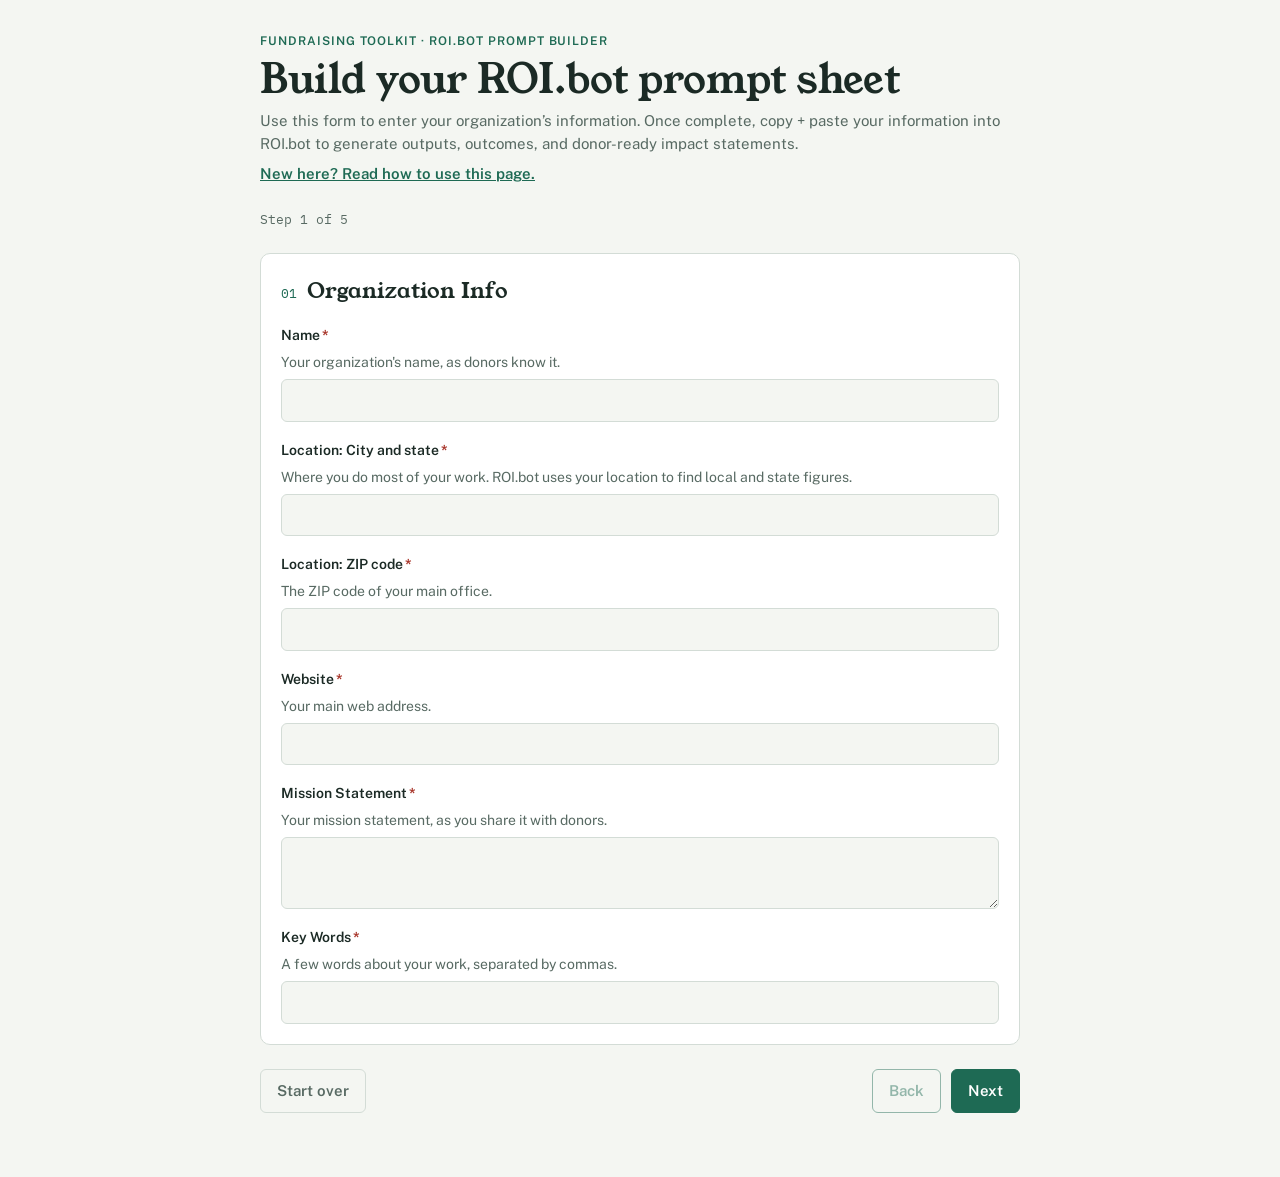
==== builder.html @ 4207386a "Add the how-to page, links to it and the builder, and a README help.html is a short guide for member" ====
<!doctype html>
<html lang="en">
<head>
<meta charset="utf-8">
<meta name="viewport" content="width=device-width, initial-scale=1, viewport-fit=cover">
<title>ROI.bot Prompt Builder</title>
<link rel="preconnect" href="https://fonts.googleapis.com">
<link rel="preconnect" href="https://fonts.gstatic.com" crossorigin>
<link rel="stylesheet" href="https://fonts.googleapis.com/css2?family=Young+Serif&family=Public+Sans:wght@400;500;600;700&family=IBM+Plex+Mono:wght@400;500&display=swap">
<link rel="stylesheet" href="styles.css">
</head>
<body>

<div class="wrap">
  <header>
    <div class="eyebrow">Fundraising toolkit · ROI.bot Prompt Builder</div>
    <h1>Build your ROI.bot prompt sheet</h1>
    <p id="intro"></p>
    <p><a id="howToLink" href="help.html"></a></p>
  </header>

  <div class="counter" id="counter" aria-live="polite"></div>
  <form id="screen" novalidate onsubmit="return false"></form>

  <div class="nav">
    <button type="button" class="btn quiet" id="clear">Start over</button>
    <div class="actions">
      <button type="button" class="btn ghost" id="back">Back</button>
      <button type="button" class="btn primary" id="next">Next</button>
    </div>
  </div>
</div>

<script src="js/questions.js"></script>
<script src="js/sheet.js"></script>
<script src="js/export.js"></script>
<script src="js/builder.js"></script>
</body>
</html>
---- styles.css ----
/* Prompt sheet builder. Same colors and fonts as the live pain statement form (index.html). */
:root {
  --paper: #F4F6F2;
  --field: #FFFFFF;
  --ink: #1B2A25;
  --muted: #586A63;
  --line: #D3DCD6;
  --accent: #1E6A54;
  --accent-ink: #FFFFFF;
  --mark: #A86E0C;
  --mark-bg: #FBF1DC;
  --danger: #A8352A;
  --slip: #E9EEE9;
  --display: "Young Serif", Georgia, "Times New Roman", serif;
  --body: "Public Sans", system-ui, -apple-system, "Segoe UI", sans-serif;
  --mono: "IBM Plex Mono", ui-monospace, Consolas, monospace;
}
@media (prefers-color-scheme: dark) {
  :root:not([data-theme="light"]) {
    --paper: #111816; --field: #18211E; --ink: #E4EBE7; --muted: #98AAA3; --line: #2B3833;
    --accent: #5CC09E; --accent-ink: #0D1A15; --mark: #E6B04F; --mark-bg: #2E2614; --danger: #F0857A; --slip: #16201C;
    color-scheme: dark;
  }
}
:root[data-theme="dark"] {
  --paper: #111816; --field: #18211E; --ink: #E4EBE7; --muted: #98AAA3; --line: #2B3833;
  --accent: #5CC09E; --accent-ink: #0D1A15; --mark: #E6B04F; --mark-bg: #2E2614; --danger: #F0857A; --slip: #16201C;
  color-scheme: dark;
}
[hidden] { display: none !important; }
* { box-sizing: border-box; }
body {
  margin: 0;
  background: var(--paper); color: var(--ink); font-family: var(--body); font-size: 15px; line-height: 1.5;
  padding-left: max(16px, env(safe-area-inset-left, 0px));
  padding-right: max(16px, env(safe-area-inset-right, 0px));
  padding-block: 32px 64px;
}
.wrap { max-width: 760px; margin: 0 auto; display: grid; gap: 24px; }
header { display: grid; gap: 8px; }
.eyebrow { font-size: 12px; font-weight: 600; letter-spacing: .08em; text-transform: uppercase; color: var(--accent); }
h1 { font-family: var(--display); font-weight: 400; font-size: clamp(28px, 4vw, 40px); line-height: 1.1; margin: 0; text-wrap: balance; }
header p { margin: 0; color: var(--muted); }
.counter { font-family: var(--mono); font-size: 13px; color: var(--muted); }

#screen { border: 1px solid var(--line); border-radius: 10px; background: var(--field); padding: 20px; display: grid; gap: 18px; min-width: 0; }
h2 { font-family: var(--display); font-weight: 400; font-size: 22px; margin: 0; display: flex; flex-wrap: wrap; gap: 10px; align-items: baseline; }
h2:focus { outline: none; }
h2 .num { font-family: var(--mono); font-size: 13px; color: var(--accent); }
.hint { margin: 0; color: var(--muted); font-size: 14px; max-width: 65ch; }
.f { display: grid; gap: 6px; min-width: 0; }
label, .lbl { font-weight: 600; font-size: 14px; }
.req { color: var(--danger); font-weight: 700; margin-left: 2px; }
.opt { color: var(--muted); font-weight: 400; font-size: 13px; font-family: var(--body); }
input[type=text], input[type=url], textarea {
  font: inherit; color: var(--ink); background: var(--paper); border: 1px solid var(--line); border-radius: 6px;
  padding: 9px 11px; width: 100%; min-width: 0;
}
textarea { min-height: 72px; resize: vertical; }
input:focus-visible, textarea:focus-visible, button:focus-visible { outline: 2px solid var(--accent); outline-offset: 2px; }

/* FAC's example lines: grey hint text, never inside an input. */
.examples { color: var(--muted); font-size: 14px; border-left: 2px solid var(--line); padding-left: 12px; }
.examples ul { margin: 4px 0 0; padding-left: 18px; }
.ex-tag { font-size: 12px; font-weight: 600; letter-spacing: .06em; text-transform: uppercase; }

/* Follow-up under a missing required answer, and the flag once it is skipped. */
.invalid { border-color: var(--danger) !important; box-shadow: 0 0 0 1px var(--danger); }
.fu { display: flex; flex-wrap: wrap; gap: 8px 12px; align-items: center; }
.fu-q { margin: 0; color: var(--danger); font-size: 14px; font-weight: 600; flex: 1 1 260px; }
.fu-skip { padding: 6px 12px; font-size: 14px; }
.skipped.noted { color: var(--accent); background: transparent; border-color: var(--accent); }
.skipped { margin: 0; font-size: 13px; font-weight: 600; color: var(--mark); background: var(--mark-bg); border: 1px solid var(--mark); border-radius: 6px; padding: 6px 10px; }

.item-head { display: flex; justify-content: space-between; align-items: center; gap: 8px; }

/* Label box: appears under an answer once it contains a number. */
.lab { display: grid; gap: 8px; margin-top: 4px; padding: 12px; border-radius: 8px; background: var(--slip); border: 1px solid var(--line); }
.lab[data-status="needsLabel"], .lab[data-status="needsNote"], .lab[data-status="unsupported"] { border-color: var(--mark); background: var(--mark-bg); }
.lab-state { margin: 0; font-size: 13px; }
.lab-state.needsLabel, .lab-state.needsNote, .lab-state.unsupported { color: var(--mark); font-weight: 600; }
.lab-state:empty { display: none; }

.choice { display: flex; flex-wrap: wrap; gap: 8px; }
.choice label { display: flex; gap: 8px; align-items: center; font-weight: 500; border: 1px solid var(--line); border-radius: 999px; padding: 6px 14px; cursor: pointer; background: var(--paper); }
.choice label:has(input:checked) { border-color: var(--accent); color: var(--accent); }
.choice input { accent-color: var(--accent); margin: 0; }

.icon-btn { background: none; border: 1px solid var(--line); color: var(--muted); border-radius: 6px; width: 36px; height: 36px; cursor: pointer; font-size: 18px; flex: none; }
.icon-btn:hover { color: var(--danger); border-color: var(--danger); }
button.btn { font: inherit; font-weight: 600; border-radius: 6px; padding: 10px 16px; cursor: pointer; border: 1px solid var(--accent); }
.btn.primary { background: var(--accent); color: var(--accent-ink); }
.btn.ghost { background: transparent; color: var(--accent); }
.btn.quiet { background: transparent; color: var(--muted); border-color: var(--line); }
button.btn:disabled { opacity: .45; cursor: default; }
.actions { display: flex; flex-wrap: wrap; gap: 10px; }
.nav { display: flex; flex-wrap: wrap; gap: 10px; justify-content: space-between; align-items: center; }
.nav .actions { margin-left: auto; }

/* The "how to use" page and the link to it. */
.howto { margin: 0; padding-left: 22px; display: grid; gap: 10px; }
a { color: var(--accent); font-weight: 600; }

/* Review screen: the finished prompt and the "I reviewed this" lock. */
#exportPreview { font-family: var(--mono); font-size: 12.5px; line-height: 1.6; white-space: pre-wrap; word-break: break-word; margin: 0; max-height: 60vh; overflow: auto; background: var(--paper); border: 1px solid var(--line); border-radius: 6px; padding: 14px; }
.review-check { display: flex; gap: 8px; align-items: center; font-size: 15px; }
.review-check input { accent-color: var(--accent); width: 18px; height: 18px; margin: 0; }
#exportMsg { margin: 0; font-size: 14px; color: var(--muted); min-height: 1.5em; }

.todo { margin: 0; padding-left: 20px; display: grid; gap: 6px; }
button.link { font: inherit; font-weight: 600; color: var(--accent); background: none; border: 0; padding: 0; cursor: pointer; text-decoration: underline; }
@media (prefers-reduced-motion: no-preference) { button { transition: background .15s, color .15s, border-color .15s; } }
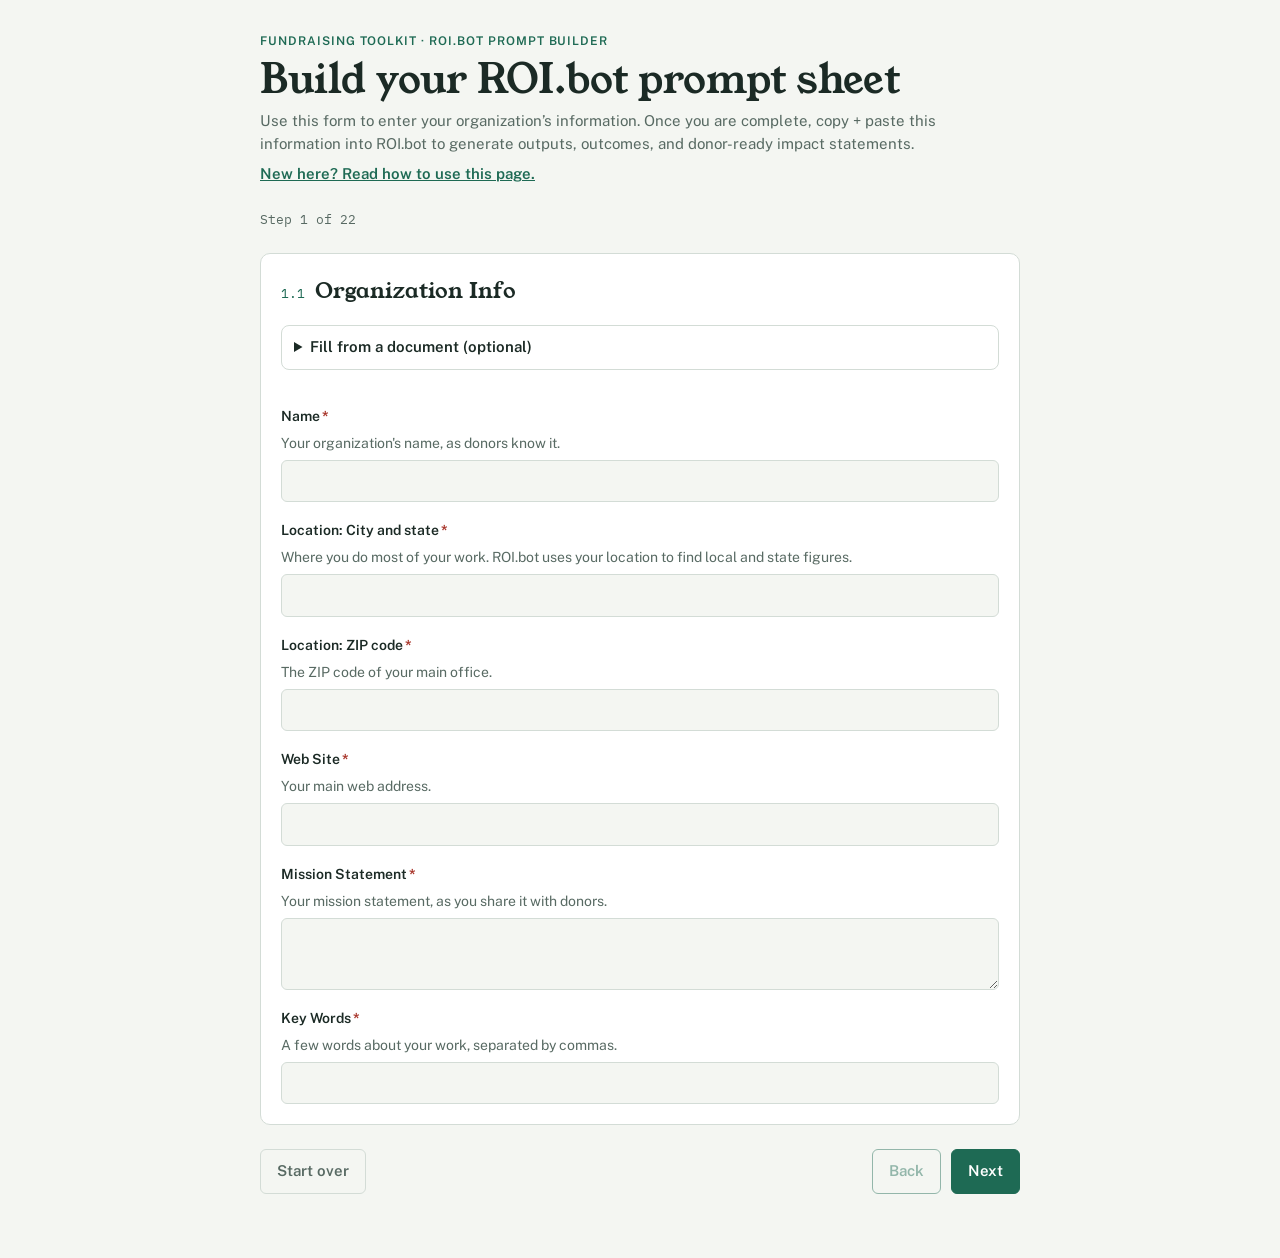
==== commit 99eab8a2: "Fill from a document, step 1: pasted text with suggested answers From FAC's original plan. On Organi" ====
--- a/builder.html
+++ b/builder.html
@@ -34,6 +34,7 @@
 <script src="js/questions.js"></script>
 <script src="js/sheet.js"></script>
 <script src="js/export.js"></script>
+<script src="js/read-documents.js"></script>
 <script src="js/builder.js"></script>
 </body>
 </html>
--- a/styles.css
+++ b/styles.css
@@ -97,6 +97,12 @@
 .nav { display: flex; flex-wrap: wrap; gap: 10px; justify-content: space-between; align-items: center; }
 .nav .actions { margin-left: auto; }
 
+/* The how-to page's "Why now" and AI note boxes, and the research examples. */
+.note-box { border: 1px solid var(--line); border-radius: 10px; background: var(--slip); padding: 16px 20px; display: grid; gap: 8px; }
+.note-box p, .note-box ul { margin: 0; }
+.examples table { border-collapse: collapse; width: 100%; margin-top: 6px; font-size: 13px; }
+.examples th, .examples td { text-align: left; vertical-align: top; padding: 4px 8px 4px 0; border-bottom: 1px solid var(--line); }
+
 /* The "how to use" page and the link to it. */
 .howto { margin: 0; padding-left: 22px; display: grid; gap: 10px; }
 a { color: var(--accent); font-weight: 600; }
@@ -107,6 +113,60 @@
 .review-check input { accent-color: var(--accent); width: 18px; height: 18px; margin: 0; }
 #exportMsg { margin: 0; font-size: 14px; color: var(--muted); min-height: 1.5em; }
 
+/* Editable Role, Task and Constraints on the review screen. */
+.rtcc { display: grid; gap: 12px; padding: 14px; border: 1px solid var(--line); border-radius: 8px; background: var(--paper); }
+.rtcc textarea { background: var(--field); }
+
+/* A benchmark's source, program and how it connects. */
+.bench-extra { display: grid; gap: 12px; margin-top: 6px; padding-left: 12px; border-left: 2px solid var(--line); }
+
+/* Step 3: each step's prompt and the package preview. */
+.step-prompt, #pkgPreview { font-family: var(--mono); font-size: 12.5px; line-height: 1.6; white-space: pre-wrap; word-break: break-word; margin: 0; max-height: 50vh; overflow: auto; background: var(--paper); border: 1px solid var(--line); border-radius: 6px; padding: 12px; }
+.donor-row label { display: grid; gap: 4px; font-weight: 600; font-size: 14px; }
+.donor-row input[type=date], .donor-row select { font: inherit; color: var(--ink); background: var(--paper); border: 1px solid var(--line); border-radius: 6px; padding: 8px 10px; }
+
+/* Step 2: the Why Now preview and the donor tables. */
+.why-preview { border: 1px solid var(--line); border-radius: 8px; background: var(--paper); padding: 12px 14px; display: grid; gap: 6px; }
+.why-preview p { margin: 0; }
+.why-grey { color: var(--muted); }
+.donor-table { display: grid; gap: 10px; }
+.donor-row { border: 1px solid var(--line); border-radius: 8px; padding: 10px 12px; display: grid; gap: 10px; grid-template-columns: repeat(auto-fit, minmax(200px, 1fr)); align-items: start; }
+.donor-row .item-head { grid-column: 1 / -1; }
+
+/* Stack rank: one row per program. */
+.rank-table { display: grid; gap: 10px; }
+.rank-row { border: 1px solid var(--line); border-radius: 8px; padding: 10px 12px; display: grid; gap: 8px; }
+.rank-row.invalid-row { border-color: var(--danger); box-shadow: 0 0 0 1px var(--danger); }
+.rank-cells { display: flex; flex-wrap: wrap; gap: 8px 16px; align-items: center; }
+.rank-cells label { display: flex; gap: 6px; align-items: center; font-weight: 500; }
+.rank-cells select, .rank-line, .f select { font: inherit; color: var(--ink); background: var(--paper); border: 1px solid var(--line); border-radius: 6px; padding: 6px 8px; }
+.rank-score { width: 5em !important; }
+.rank-name { width: 10em !important; }
+.rank-op { color: var(--muted); font-weight: 600; }
+.revise-q { font-weight: 600; margin: 10px 0 2px; }
+.rank-total { display: flex; gap: 16px; align-items: center; }
+.rank-example { margin-bottom: 14px; overflow-x: auto; max-width: 100%; }
+.rank-example td:not(:first-child), .rank-example th:not(:first-child) { text-align: center; }
+.rank-intro p, .rank-intro ul { margin: 0 0 6px; }
+.rank-intro ul { padding-left: 1.3em; }
+
+/* "Happy with...?" checks and the saved versions. */
+.checklist { margin: 0; padding-left: 20px; display: grid; gap: 8px; }
+.version { border: 1px solid var(--line); border-radius: 6px; padding: 10px 12px; margin-top: 8px; }
+.version summary { cursor: pointer; font-weight: 600; }
+.version-text { font-family: var(--mono); font-size: 12px; line-height: 1.6; white-space: pre-wrap; word-break: break-word; max-height: 40vh; overflow: auto; background: var(--paper); border-radius: 6px; padding: 10px; margin: 10px 0; }
+
 .todo { margin: 0; padding-left: 20px; display: grid; gap: 6px; }
 button.link { font: inherit; font-weight: 600; color: var(--accent); background: none; border: 0; padding: 0; cursor: pointer; text-decoration: underline; }
 @media (prefers-reduced-motion: no-preference) { button { transition: background .15s, color .15s, border-color .15s; } }
+
+/* Fill from a document: the panel, and each suggestion with its quote. */
+.doc-panel { border: 1px solid var(--line); border-radius: 8px; padding: 10px 12px; margin-bottom: 18px; }
+.doc-panel summary { cursor: pointer; font-weight: 600; }
+.doc-panel[open] summary { margin-bottom: 8px; }
+.suggs { display: grid; gap: 10px; margin: 10px 0 18px; }
+.sugg { border: 1px solid var(--line); border-radius: 8px; padding: 10px 12px; }
+.sugg-text { margin: 4px 0; white-space: pre-wrap; }
+.sugg-quote { color: var(--muted); font-size: 14px; border-left: 2px solid var(--line); padding-left: 10px; white-space: pre-wrap; margin: 6px 0; }
+.sugg-quote .ex-tag { display: block; }
+.sugg-done { color: var(--muted); font-size: 14px; }
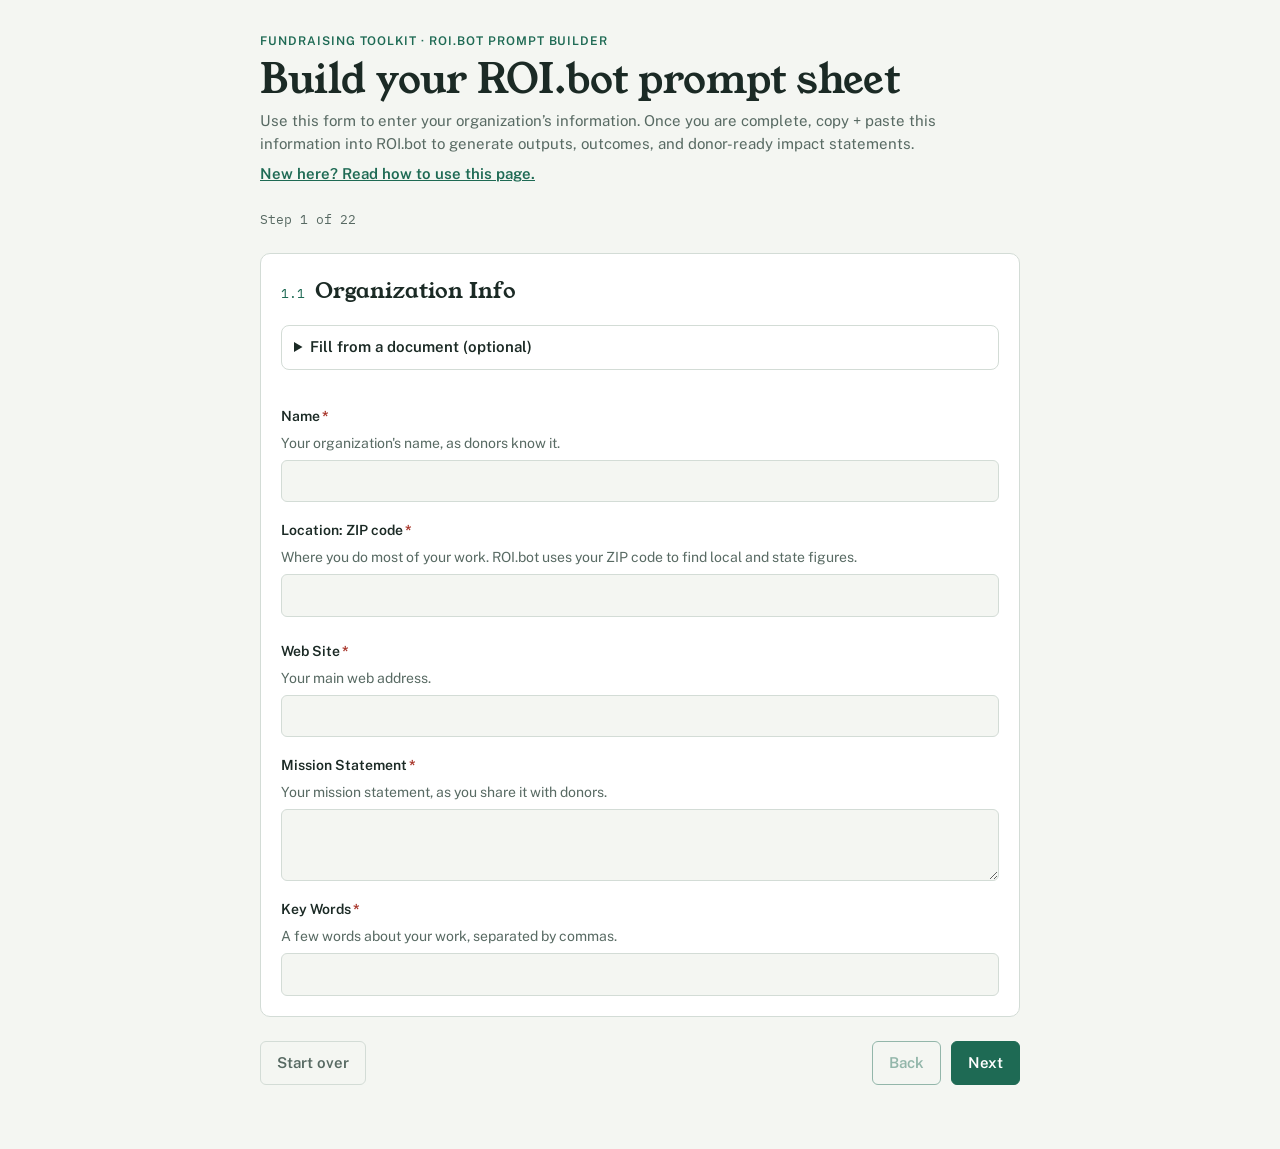
==== commit df88ec3f: "Show the city and state for the ZIP code a member types Both pages (Lauren): under the ZIP box, the " ====
--- a/builder.html
+++ b/builder.html
@@ -33,6 +33,7 @@
 
 <script src="js/questions.js"></script>
 <script src="js/sheet.js"></script>
+<script src="js/zip-place.js"></script>
 <script src="js/export.js"></script>
 <script src="js/read-documents.js"></script>
 <script src="js/builder.js"></script>
--- a/styles.css
+++ b/styles.css
@@ -88,7 +88,9 @@
 
 .icon-btn { background: none; border: 1px solid var(--line); color: var(--muted); border-radius: 6px; width: 36px; height: 36px; cursor: pointer; font-size: 18px; flex: none; }
 .icon-btn:hover { color: var(--danger); border-color: var(--danger); }
-button.btn { font: inherit; font-weight: 600; border-radius: 6px; padding: 10px 16px; cursor: pointer; border: 1px solid var(--accent); }
+button.btn, a.btn { font: inherit; font-weight: 600; border-radius: 6px; padding: 10px 16px; cursor: pointer; border: 1px solid var(--accent); }
+a.btn { display: inline-block; text-decoration: none; }
+a.btn[hidden] { display: none; }
 .btn.primary { background: var(--accent); color: var(--accent-ink); }
 .btn.ghost { background: transparent; color: var(--accent); }
 .btn.quiet { background: transparent; color: var(--muted); border-color: var(--line); }
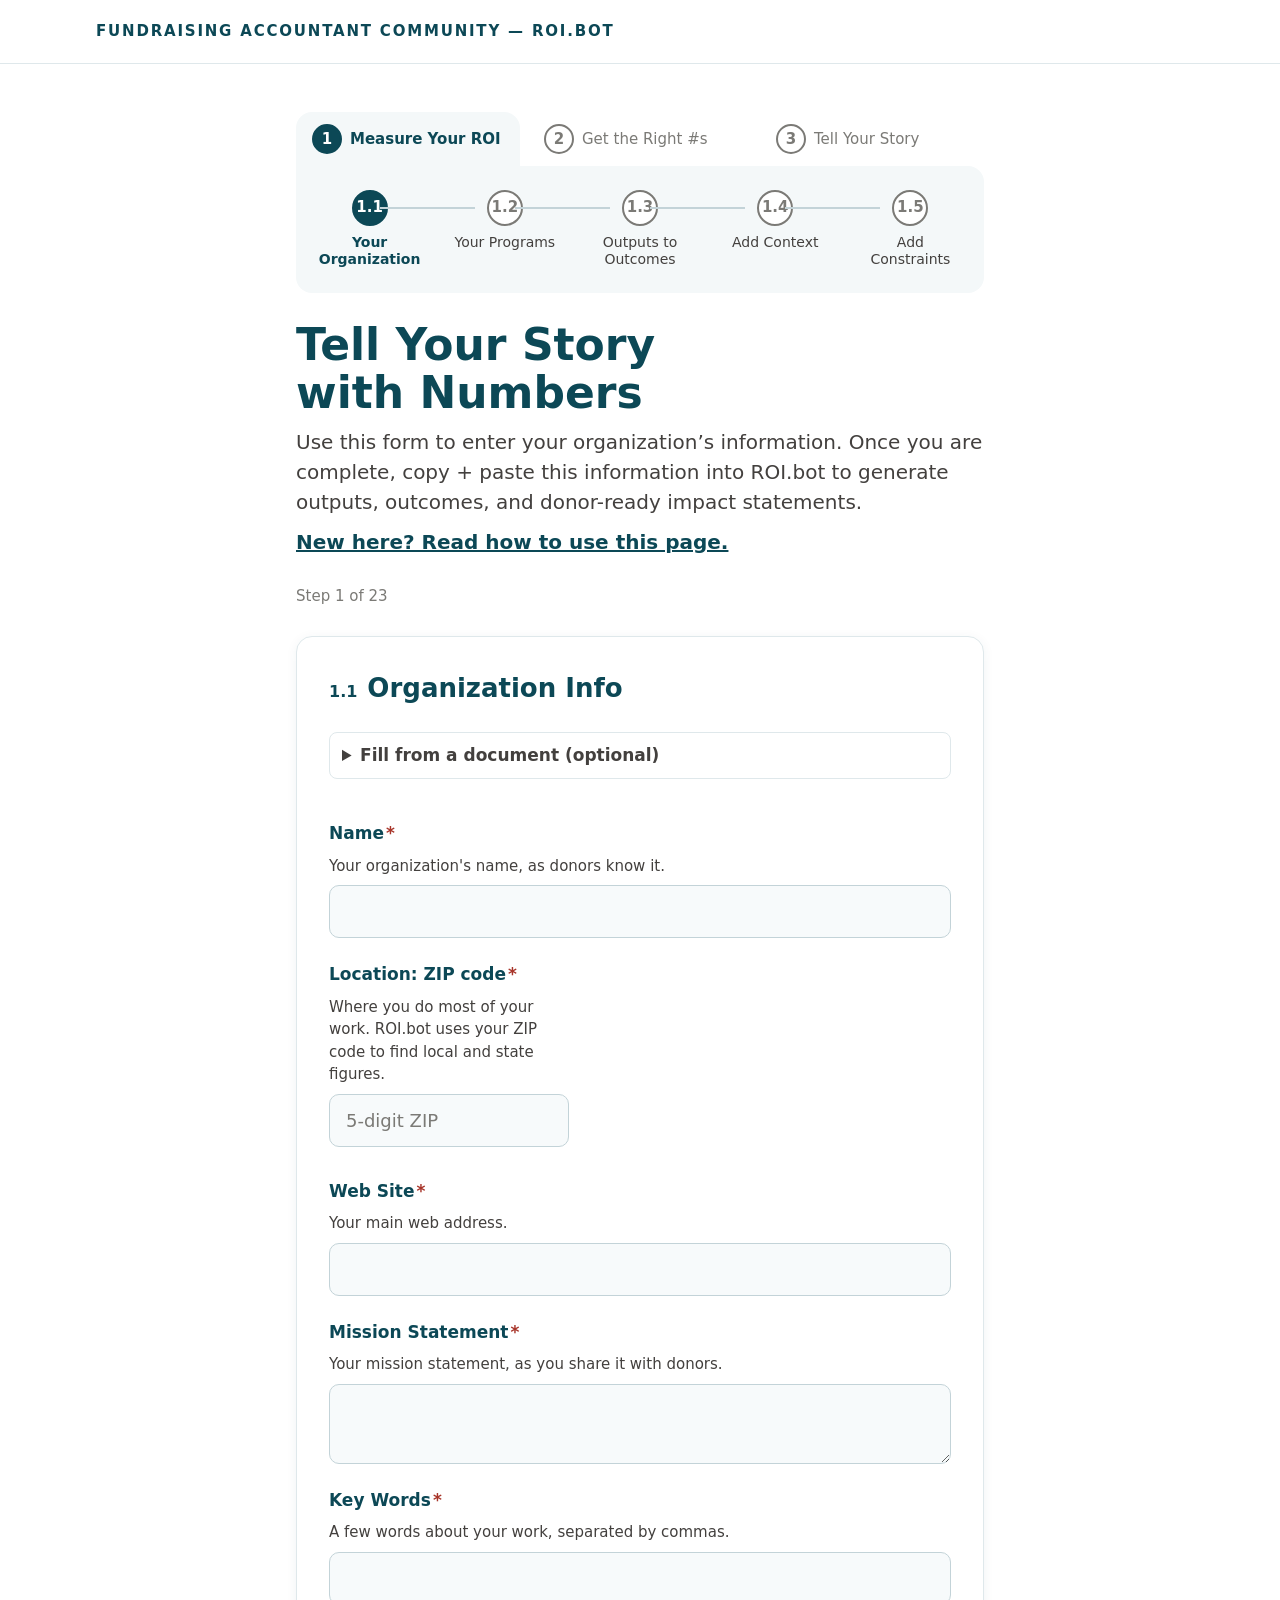
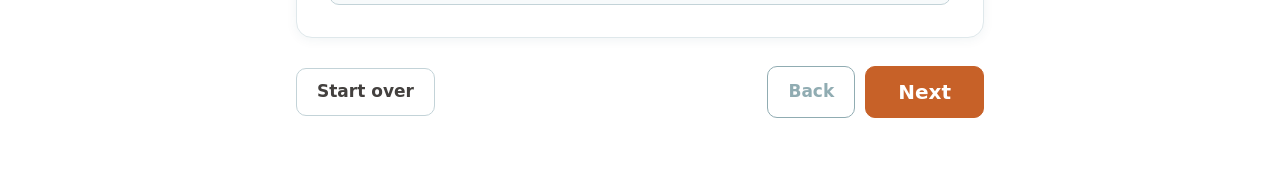
==== commit ac0afc97: "FAC brand look and the two-row progress bar; donor tables split into 2.2 and 2.3 From FAC's "ROI.bot" ====
--- a/builder.html
+++ b/builder.html
@@ -4,17 +4,25 @@
 <meta charset="utf-8">
 <meta name="viewport" content="width=device-width, initial-scale=1, viewport-fit=cover">
 <title>ROI.bot Prompt Builder</title>
-<link rel="preconnect" href="https://fonts.googleapis.com">
-<link rel="preconnect" href="https://fonts.gstatic.com" crossorigin>
-<link rel="stylesheet" href="https://fonts.googleapis.com/css2?family=Young+Serif&family=Public+Sans:wght@400;500;600;700&family=IBM+Plex+Mono:wght@400;500&display=swap">
 <link rel="stylesheet" href="styles.css">
 </head>
 <body>
 
+<div class="topbar">
+  <div class="topbar-in">
+    <p class="brand" id="brand"></p>
+    <!-- ROI.bot's logo goes here once FAC sends the file. -->
+  </div>
+</div>
+
 <div class="wrap">
+  <nav class="progress" id="progress" aria-label="Progress">
+    <ol class="steps-tabs" id="stepsTabs"></ol>
+    <ol class="parts" id="parts"></ol>
+  </nav>
+
   <header>
-    <div class="eyebrow">Fundraising toolkit · ROI.bot Prompt Builder</div>
-    <h1>Build your ROI.bot prompt sheet</h1>
+    <h1 id="title"></h1>
     <p id="intro"></p>
     <p><a id="howToLink" href="help.html"></a></p>
   </header>
--- a/styles.css
+++ b/styles.css
@@ -1,63 +1,110 @@
-/* Prompt sheet builder. Same colors and fonts as the live pain statement form (index.html). */
+/*
+  Prompt sheet builder and how-to page. FAC's brand (Fundraising Accountant
+  Community design system), as in FAC's "ROI.bot v2 Screen Mockups"
+  (Screen 1): white page, dark teal headings, burnt orange calls to action,
+  Calibri, light theme only. The live form (index.html) uses the same.
+*/
 :root {
-  --paper: #F4F6F2;
-  --field: #FFFFFF;
-  --ink: #1B2A25;
-  --muted: #586A63;
-  --line: #D3DCD6;
-  --accent: #1E6A54;
-  --accent-ink: #FFFFFF;
-  --mark: #A86E0C;
-  --mark-bg: #FBF1DC;
-  --danger: #A8352A;
-  --slip: #E9EEE9;
-  --display: "Young Serif", Georgia, "Times New Roman", serif;
-  --body: "Public Sans", system-ui, -apple-system, "Segoe UI", sans-serif;
-  --mono: "IBM Plex Mono", ui-monospace, Consolas, monospace;
-}
-@media (prefers-color-scheme: dark) {
-  :root:not([data-theme="light"]) {
-    --paper: #111816; --field: #18211E; --ink: #E4EBE7; --muted: #98AAA3; --line: #2B3833;
-    --accent: #5CC09E; --accent-ink: #0D1A15; --mark: #E6B04F; --mark-bg: #2E2614; --danger: #F0857A; --slip: #16201C;
-    color-scheme: dark;
-  }
-}
-:root[data-theme="dark"] {
-  --paper: #111816; --field: #18211E; --ink: #E4EBE7; --muted: #98AAA3; --line: #2B3833;
-  --accent: #5CC09E; --accent-ink: #0D1A15; --mark: #E6B04F; --mark-bg: #2E2614; --danger: #F0857A; --slip: #16201C;
-  color-scheme: dark;
+  --page: #ffffff;        /* white: the page */
+  --field: #ffffff;       /* white: the card */
+  --paper: #f7fafb;       /* inputs and boxes inside the card */
+  --input-line: #c3d3d8;
+  --ink: #43403e;         /* dark gray: body text */
+  --heading: #0c4856;     /* dark teal: headings and labels */
+  --muted: #43403e;
+  --soft: #7b7a76;        /* gray: placeholders and "(optional)" */
+  --line: #dfe8eb;
+  --accent: #0c4856;      /* dark teal: links and outlines */
+  --turquoise: #0192c6;   /* input focus border */
+  --cta: #c76128;         /* burnt orange: the main button */
+  --accent-ink: #ffffff;
+  --mark: #9a4a1c;
+  --mark-bg: #fdf2e9;
+  --danger: #a8352a;
+  --slip: #f4f8f9;
+  --display: Calibri, Carlito, "Segoe UI", system-ui, sans-serif;
+  --body: Calibri, Carlito, "Segoe UI", system-ui, sans-serif;
+  --mono: ui-monospace, Consolas, "Courier New", monospace;
+  color-scheme: light;
 }
 [hidden] { display: none !important; }
+/* Read out by screen readers, not shown. */
+.sr { position: absolute; width: 1px; height: 1px; overflow: hidden; clip: rect(0 0 0 0); white-space: nowrap; }
 * { box-sizing: border-box; }
-body {
-  margin: 0;
-  background: var(--paper); color: var(--ink); font-family: var(--body); font-size: 15px; line-height: 1.5;
-  padding-left: max(16px, env(safe-area-inset-left, 0px));
-  padding-right: max(16px, env(safe-area-inset-right, 0px));
-  padding-block: 32px 64px;
+body { margin: 0; background: var(--page); color: var(--ink); font-family: var(--body); font-size: 17px; line-height: 1.5; }
+
+/* The bar across the top: FAC's name, and ROI.bot's logo once FAC sends it. */
+.topbar { border-bottom: 1px solid var(--line); }
+.topbar-in { max-width: 1120px; margin: 0 auto; padding: 20px max(16px, env(safe-area-inset-left, 0px)); display: flex; align-items: center; justify-content: space-between; gap: 16px; flex-wrap: wrap; min-height: 56px; }
+.brand { margin: 0; font-size: 15px; font-weight: 700; letter-spacing: .12em; color: var(--heading); }
+.logo { height: 56px; width: auto; display: block; }
+@media (max-width: 560px) { .brand { font-size: 12px; letter-spacing: .1em; max-width: 16em; } .logo { height: 44px; } }
+.wrap { max-width: 720px; margin: 0 auto; display: grid; gap: 28px;
+  padding: 48px max(16px, env(safe-area-inset-right, 0px)) 64px max(16px, env(safe-area-inset-left, 0px)); }
+header { display: grid; gap: 10px; }
+h1 { font-family: var(--display); font-weight: 700; font-size: clamp(32px, 5vw, 44px); line-height: 1.1; margin: 0; color: var(--heading); text-wrap: balance; }
+header p { margin: 0; font-size: 20px; }
+@media (max-width: 560px) { header p { font-size: 18px; } }
+.counter { font-size: 15px; color: var(--soft); }
+
+/*
+  Progress bar (FAC's Version 2 build plan): two rows. Top: the three steps
+  as tabs; the current one is tinted with a filled teal number, finished
+  ones show a teal check, steps to come are gray. Bottom: a tinted panel
+  joined to the current tab with that step's five parts as numbered dots;
+  current = filled teal, done = teal outline and a teal line to the next
+  dot, to come = gray outline. Titles always show, smaller on phones.
+*/
+.progress { display: grid; }
+.steps-tabs { list-style: none; margin: 0; padding: 0; display: flex; gap: 8px; }
+.steps-tabs li { flex: 1 1 0; display: flex; align-items: center; gap: 8px; padding: 12px 16px; border-radius: 16px 16px 0 0; color: var(--soft); font-size: 15px; line-height: 1.2; min-width: 0; }
+.steps-tabs .num { flex: none; width: 30px; height: 30px; border-radius: 50%; border: 2px solid var(--soft); display: flex; align-items: center; justify-content: center; font-weight: 700; font-size: 15px; }
+.steps-tabs .current { background: var(--slip); color: var(--heading); font-weight: 700; }
+.steps-tabs .current .num { background: var(--heading); border-color: var(--heading); color: #ffffff; }
+.steps-tabs .done { color: var(--heading); }
+.steps-tabs .done .num { border-color: var(--heading); color: var(--heading); }
+.parts { list-style: none; margin: 0; padding: 24px 16px; background: var(--slip); border-radius: 16px; display: flex; }
+.progress[data-step="0"] .parts { border-top-left-radius: 0; }
+.progress[data-step="2"] .parts { border-top-right-radius: 0; }
+.parts li { flex: 1 1 0; display: flex; flex-direction: column; align-items: center; gap: 8px; position: relative; text-align: center; min-width: 0; }
+.parts li + li::before { content: ""; position: absolute; top: 17px; right: calc(50% + 20px); left: calc(-50% + 20px); height: 2px; background: var(--input-line); }
+.parts li.after-done::before { background: var(--heading); }
+.parts .dot { width: 36px; height: 36px; border-radius: 50%; border: 2px solid var(--soft); color: var(--soft); background: var(--page); display: flex; align-items: center; justify-content: center; font: inherit; font-size: 15px; font-weight: 700; padding: 0; position: relative; }
+button.dot { cursor: pointer; }
+.parts .done .dot { border-color: var(--heading); color: var(--heading); }
+.parts .current .dot { background: var(--heading); border-color: var(--heading); color: #ffffff; }
+.parts .part-label { font-size: 14px; line-height: 1.25; color: var(--ink); padding: 0 4px; }
+.parts .current .part-label { font-weight: 700; color: var(--heading); }
+@media (max-width: 560px) {
+  .steps-tabs { gap: 4px; }
+  .steps-tabs li { padding: 8px; font-size: 13px; flex-direction: column; text-align: center; gap: 4px; }
+  .parts { padding: 16px 4px; }
+  .parts .dot { width: 30px; height: 30px; font-size: 13px; }
+  .parts li + li::before { top: 14px; right: calc(50% + 17px); left: calc(-50% + 17px); }
+  .parts .part-label { font-size: 12px; padding: 0 2px; }
 }
-.wrap { max-width: 760px; margin: 0 auto; display: grid; gap: 24px; }
-header { display: grid; gap: 8px; }
-.eyebrow { font-size: 12px; font-weight: 600; letter-spacing: .08em; text-transform: uppercase; color: var(--accent); }
-h1 { font-family: var(--display); font-weight: 400; font-size: clamp(28px, 4vw, 40px); line-height: 1.1; margin: 0; text-wrap: balance; }
-header p { margin: 0; color: var(--muted); }
-.counter { font-family: var(--mono); font-size: 13px; color: var(--muted); }
-
-#screen { border: 1px solid var(--line); border-radius: 10px; background: var(--field); padding: 20px; display: grid; gap: 18px; min-width: 0; }
-h2 { font-family: var(--display); font-weight: 400; font-size: 22px; margin: 0; display: flex; flex-wrap: wrap; gap: 10px; align-items: baseline; }
+
+#screen { border: 1px solid var(--line); border-radius: 16px; background: var(--field); padding: 32px; display: grid; gap: 24px; min-width: 0; box-shadow: 0 2px 12px rgba(12, 72, 86, .06); }
+@media (max-width: 560px) { #screen { padding: 24px 16px; } }
+h2 { font-family: var(--display); font-weight: 700; font-size: 26px; margin: 0; display: flex; flex-wrap: wrap; gap: 10px; align-items: baseline; color: var(--heading); }
 h2:focus { outline: none; }
-h2 .num { font-family: var(--mono); font-size: 13px; color: var(--accent); }
-.hint { margin: 0; color: var(--muted); font-size: 14px; max-width: 65ch; }
-.f { display: grid; gap: 6px; min-width: 0; }
-label, .lbl { font-weight: 600; font-size: 14px; }
+h2 .num { font-size: 16px; color: var(--heading); }
+.hint { margin: 0; color: var(--muted); font-size: 15px; max-width: 65ch; }
+.f { display: grid; gap: 8px; min-width: 0; }
+.f-zip { max-width: 240px; }
+label, .lbl { font-weight: 700; font-size: 17px; color: var(--heading); }
 .req { color: var(--danger); font-weight: 700; margin-left: 2px; }
-.opt { color: var(--muted); font-weight: 400; font-size: 13px; font-family: var(--body); }
+.opt { color: var(--soft); font-weight: 400; font-size: 15px; font-family: var(--body); }
 input[type=text], input[type=url], textarea {
-  font: inherit; color: var(--ink); background: var(--paper); border: 1px solid var(--line); border-radius: 6px;
-  padding: 9px 11px; width: 100%; min-width: 0;
+  font: inherit; font-size: 18px; color: var(--ink); background: var(--paper); border: 1px solid var(--input-line); border-radius: 10px;
+  padding: 12px 16px; width: 100%; min-width: 0;
 }
+input[type=text], input[type=url] { min-height: 52px; }
+::placeholder { color: var(--soft); }
 textarea { min-height: 72px; resize: vertical; }
-input:focus-visible, textarea:focus-visible, button:focus-visible { outline: 2px solid var(--accent); outline-offset: 2px; }
+input[type=text]:focus, input[type=url]:focus, textarea:focus { outline: none; border: 2px solid var(--turquoise); padding: 11px 15px; }
+input[type=checkbox]:focus-visible, input[type=radio]:focus-visible { outline: 2px solid var(--turquoise); outline-offset: 2px; }
+button:focus-visible, a:focus-visible, select:focus-visible { outline: 2px solid var(--turquoise); outline-offset: 2px; }
 
 /* FAC's example lines: grey hint text, never inside an input. */
 .examples { color: var(--muted); font-size: 14px; border-left: 2px solid var(--line); padding-left: 12px; }
@@ -70,7 +117,7 @@
 .fu-q { margin: 0; color: var(--danger); font-size: 14px; font-weight: 600; flex: 1 1 260px; }
 .fu-skip { padding: 6px 12px; font-size: 14px; }
 .skipped.noted { color: var(--accent); background: transparent; border-color: var(--accent); }
-.skipped { margin: 0; font-size: 13px; font-weight: 600; color: var(--mark); background: var(--mark-bg); border: 1px solid var(--mark); border-radius: 6px; padding: 6px 10px; }
+.skipped { margin: 0; font-size: 15px; font-weight: 700; color: var(--mark); background: var(--mark-bg); border: 1px solid var(--mark); border-radius: 6px; padding: 6px 10px; }
 
 .item-head { display: flex; justify-content: space-between; align-items: center; gap: 8px; }
 
@@ -82,18 +129,20 @@
 .lab-state:empty { display: none; }
 
 .choice { display: flex; flex-wrap: wrap; gap: 8px; }
-.choice label { display: flex; gap: 8px; align-items: center; font-weight: 500; border: 1px solid var(--line); border-radius: 999px; padding: 6px 14px; cursor: pointer; background: var(--paper); }
-.choice label:has(input:checked) { border-color: var(--accent); color: var(--accent); }
+.choice label { display: flex; gap: 8px; align-items: center; font-weight: 400; color: var(--ink); border: 1px solid var(--input-line); border-radius: 999px; padding: 8px 16px; cursor: pointer; background: var(--paper); }
+.choice label:has(input:checked) { border-color: var(--accent); color: var(--accent); font-weight: 700; }
 .choice input { accent-color: var(--accent); margin: 0; }
 
 .icon-btn { background: none; border: 1px solid var(--line); color: var(--muted); border-radius: 6px; width: 36px; height: 36px; cursor: pointer; font-size: 18px; flex: none; }
 .icon-btn:hover { color: var(--danger); border-color: var(--danger); }
-button.btn, a.btn { font: inherit; font-weight: 600; border-radius: 6px; padding: 10px 16px; cursor: pointer; border: 1px solid var(--accent); }
+button.btn, a.btn { font: inherit; font-weight: 700; font-size: 17px; border-radius: 10px; padding: 10px 20px; min-height: 48px; cursor: pointer; border: 1px solid var(--accent); }
 a.btn { display: inline-block; text-decoration: none; }
 a.btn[hidden] { display: none; }
-.btn.primary { background: var(--accent); color: var(--accent-ink); }
+.btn.primary { background: var(--cta); border-color: var(--cta); color: var(--accent-ink); }
+#next { min-height: 52px; padding: 0 32px; font-size: 20px; }
+@media (max-width: 560px) { .nav { flex-direction: column-reverse; align-items: stretch; } .nav .actions { margin-left: 0; } .nav .actions .btn { flex: 1 1 0; } #next { flex-basis: 100%; } }
 .btn.ghost { background: transparent; color: var(--accent); }
-.btn.quiet { background: transparent; color: var(--muted); border-color: var(--line); }
+.btn.quiet { background: transparent; color: var(--muted); border-color: var(--input-line); }
 button.btn:disabled { opacity: .45; cursor: default; }
 .actions { display: flex; flex-wrap: wrap; gap: 10px; }
 .nav { display: flex; flex-wrap: wrap; gap: 10px; justify-content: space-between; align-items: center; }
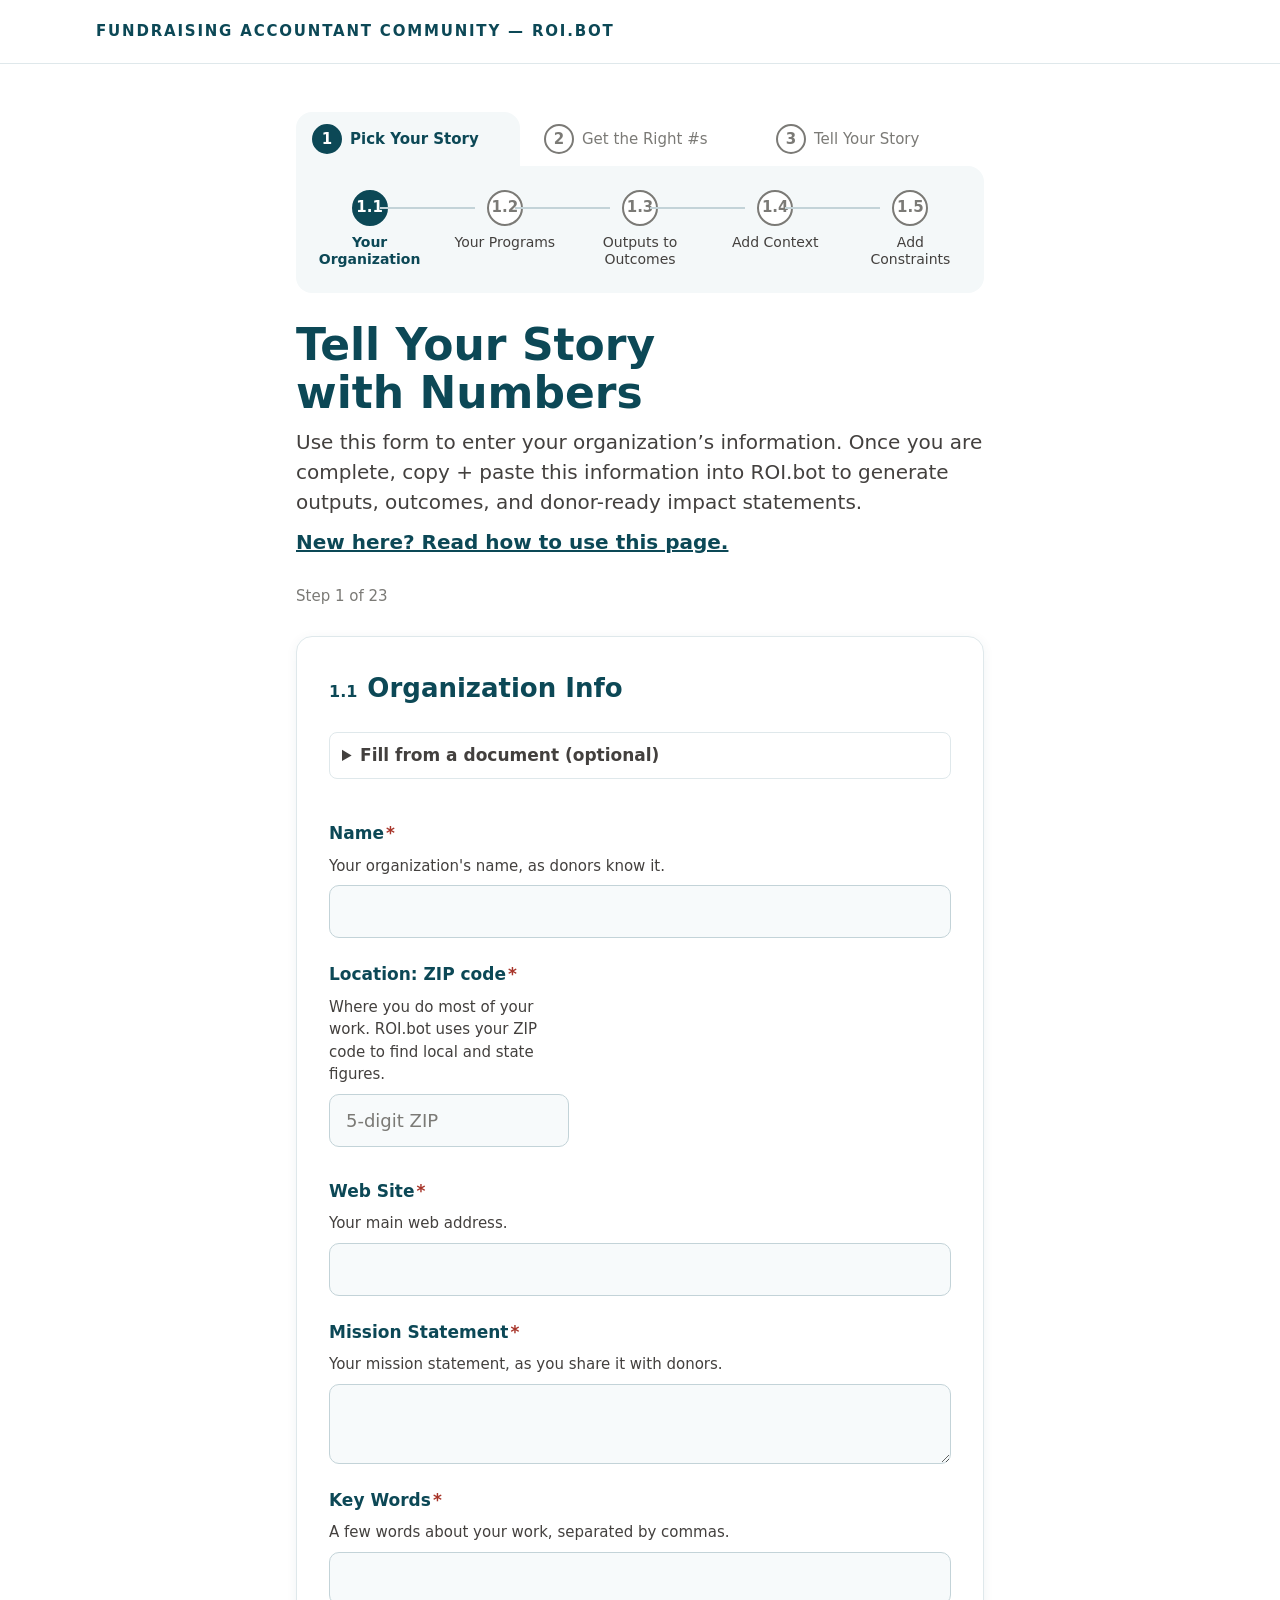
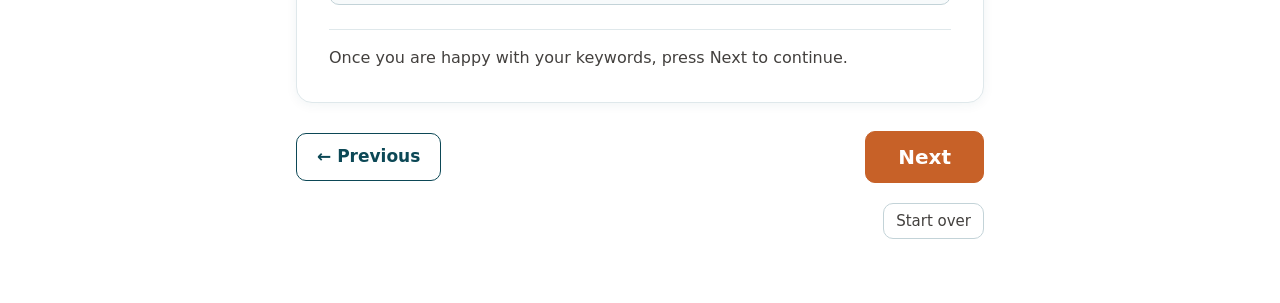
==== commit bee7dab7: "Version 2 plan updates: Pick Your Story, Let's Get Started in two screens, Previous and Next From St" ====
--- a/builder.html
+++ b/builder.html
@@ -30,12 +30,13 @@
   <div class="counter" id="counter" aria-live="polite"></div>
   <form id="screen" novalidate onsubmit="return false"></form>
 
+  <!-- Version 2 plan: ← Previous on the left, Next (the only orange button) on the right. -->
   <div class="nav">
-    <button type="button" class="btn quiet" id="clear">Start over</button>
-    <div class="actions">
-      <button type="button" class="btn ghost" id="back">Back</button>
-      <button type="button" class="btn primary" id="next">Next</button>
-    </div>
+    <button type="button" class="btn ghost" id="back"></button>
+    <button type="button" class="btn next" id="next"></button>
+  </div>
+  <div class="nav-sub">
+    <button type="button" class="btn quiet small" id="clear"></button>
   </div>
 </div>
 
--- a/styles.css
+++ b/styles.css
@@ -56,6 +56,9 @@
   dot, to come = gray outline. Titles always show, smaller on phones.
 */
 .progress { display: grid; }
+.wrap { grid-template-columns: minmax(0, 1fr); }
+.wrap > * { min-width: 0; }
+.parts .part-label, .steps-tabs li { hyphens: auto; }
 .steps-tabs { list-style: none; margin: 0; padding: 0; display: flex; gap: 8px; }
 .steps-tabs li { flex: 1 1 0; display: flex; align-items: center; gap: 8px; padding: 12px 16px; border-radius: 16px 16px 0 0; color: var(--soft); font-size: 15px; line-height: 1.2; min-width: 0; }
 .steps-tabs .num { flex: none; width: 30px; height: 30px; border-radius: 50%; border: 2px solid var(--soft); display: flex; align-items: center; justify-content: center; font-weight: 700; font-size: 15px; }
@@ -81,7 +84,9 @@
   .parts { padding: 16px 4px; }
   .parts .dot { width: 30px; height: 30px; font-size: 13px; }
   .parts li + li::before { top: 14px; right: calc(50% + 17px); left: calc(-50% + 17px); }
-  .parts .part-label { font-size: 12px; padding: 0 2px; }
+  .parts .part-label { font-size: 11px; padding: 0 1px; }
+  .parts .current .part-label { font-weight: 400; }
+  .parts { padding: 16px 2px; }
 }
 
 #screen { border: 1px solid var(--line); border-radius: 16px; background: var(--field); padding: 32px; display: grid; gap: 24px; min-width: 0; box-shadow: 0 2px 12px rgba(12, 72, 86, .06); }
@@ -138,15 +143,18 @@
 button.btn, a.btn { font: inherit; font-weight: 700; font-size: 17px; border-radius: 10px; padding: 10px 20px; min-height: 48px; cursor: pointer; border: 1px solid var(--accent); }
 a.btn { display: inline-block; text-decoration: none; }
 a.btn[hidden] { display: none; }
-.btn.primary { background: var(--cta); border-color: var(--cta); color: var(--accent-ink); }
-#next { min-height: 52px; padding: 0 32px; font-size: 20px; }
-@media (max-width: 560px) { .nav { flex-direction: column-reverse; align-items: stretch; } .nav .actions { margin-left: 0; } .nav .actions .btn { flex: 1 1 0; } #next { flex-basis: 100%; } }
+/* Version 2 plan: burnt orange only on Next (and Send); other main buttons are dark teal. */
+.btn.primary { background: var(--heading); border-color: var(--heading); color: var(--accent-ink); }
+.btn.next { background: var(--cta); border-color: var(--cta); color: var(--accent-ink); min-height: 52px; padding: 0 32px; font-size: 20px; margin-left: auto; }
+button.btn.next:disabled { opacity: .5; }
+@media (max-width: 560px) { .nav { flex-direction: column-reverse; align-items: stretch; } .nav .btn { width: 100%; margin-left: 0; } }
 .btn.ghost { background: transparent; color: var(--accent); }
 .btn.quiet { background: transparent; color: var(--muted); border-color: var(--input-line); }
 button.btn:disabled { opacity: .45; cursor: default; }
 .actions { display: flex; flex-wrap: wrap; gap: 10px; }
 .nav { display: flex; flex-wrap: wrap; gap: 10px; justify-content: space-between; align-items: center; }
-.nav .actions { margin-left: auto; }
+.nav-sub { display: flex; justify-content: flex-end; margin-top: -8px; }
+.btn.small { min-height: 36px; padding: 4px 12px; font-size: 15px; font-weight: 400; }
 
 /* The how-to page's "Why now" and AI note boxes, and the research examples. */
 .note-box { border: 1px solid var(--line); border-radius: 10px; background: var(--slip); padding: 16px 20px; display: grid; gap: 8px; }
@@ -221,3 +229,13 @@
 .sugg-quote { color: var(--muted); font-size: 14px; border-left: 2px solid var(--line); padding-left: 10px; white-space: pre-wrap; margin: 6px 0; }
 .sugg-quote .ex-tag { display: block; }
 .sugg-done { color: var(--muted); font-size: 14px; }
+
+/* Screen 1 (index.html): a narrower page, one card, one button, and the next-step line. */
+.wrap.narrow { max-width: 640px; }
+.card { border: 1px solid var(--line); border-radius: 16px; background: var(--field); padding: 32px; display: grid; gap: 24px; min-width: 0; box-shadow: 0 2px 12px rgba(12, 72, 86, .06); }
+@media (max-width: 560px) { .card { padding: 24px 16px; } }
+.card-actions { display: flex; align-items: center; gap: 16px; padding-top: 8px; }
+@media (max-width: 560px) { .card-actions { flex-direction: column-reverse; align-items: stretch; } .card-actions .btn { width: 100%; margin-left: 0; } }
+.next-line { margin: 0; text-align: center; font-size: 16px; }
+/* "Once you are happy with your …, press Next to continue." above the buttons. */
+.happy-line { margin: 0; padding-top: 16px; border-top: 1px solid var(--line); font-size: 16px; }
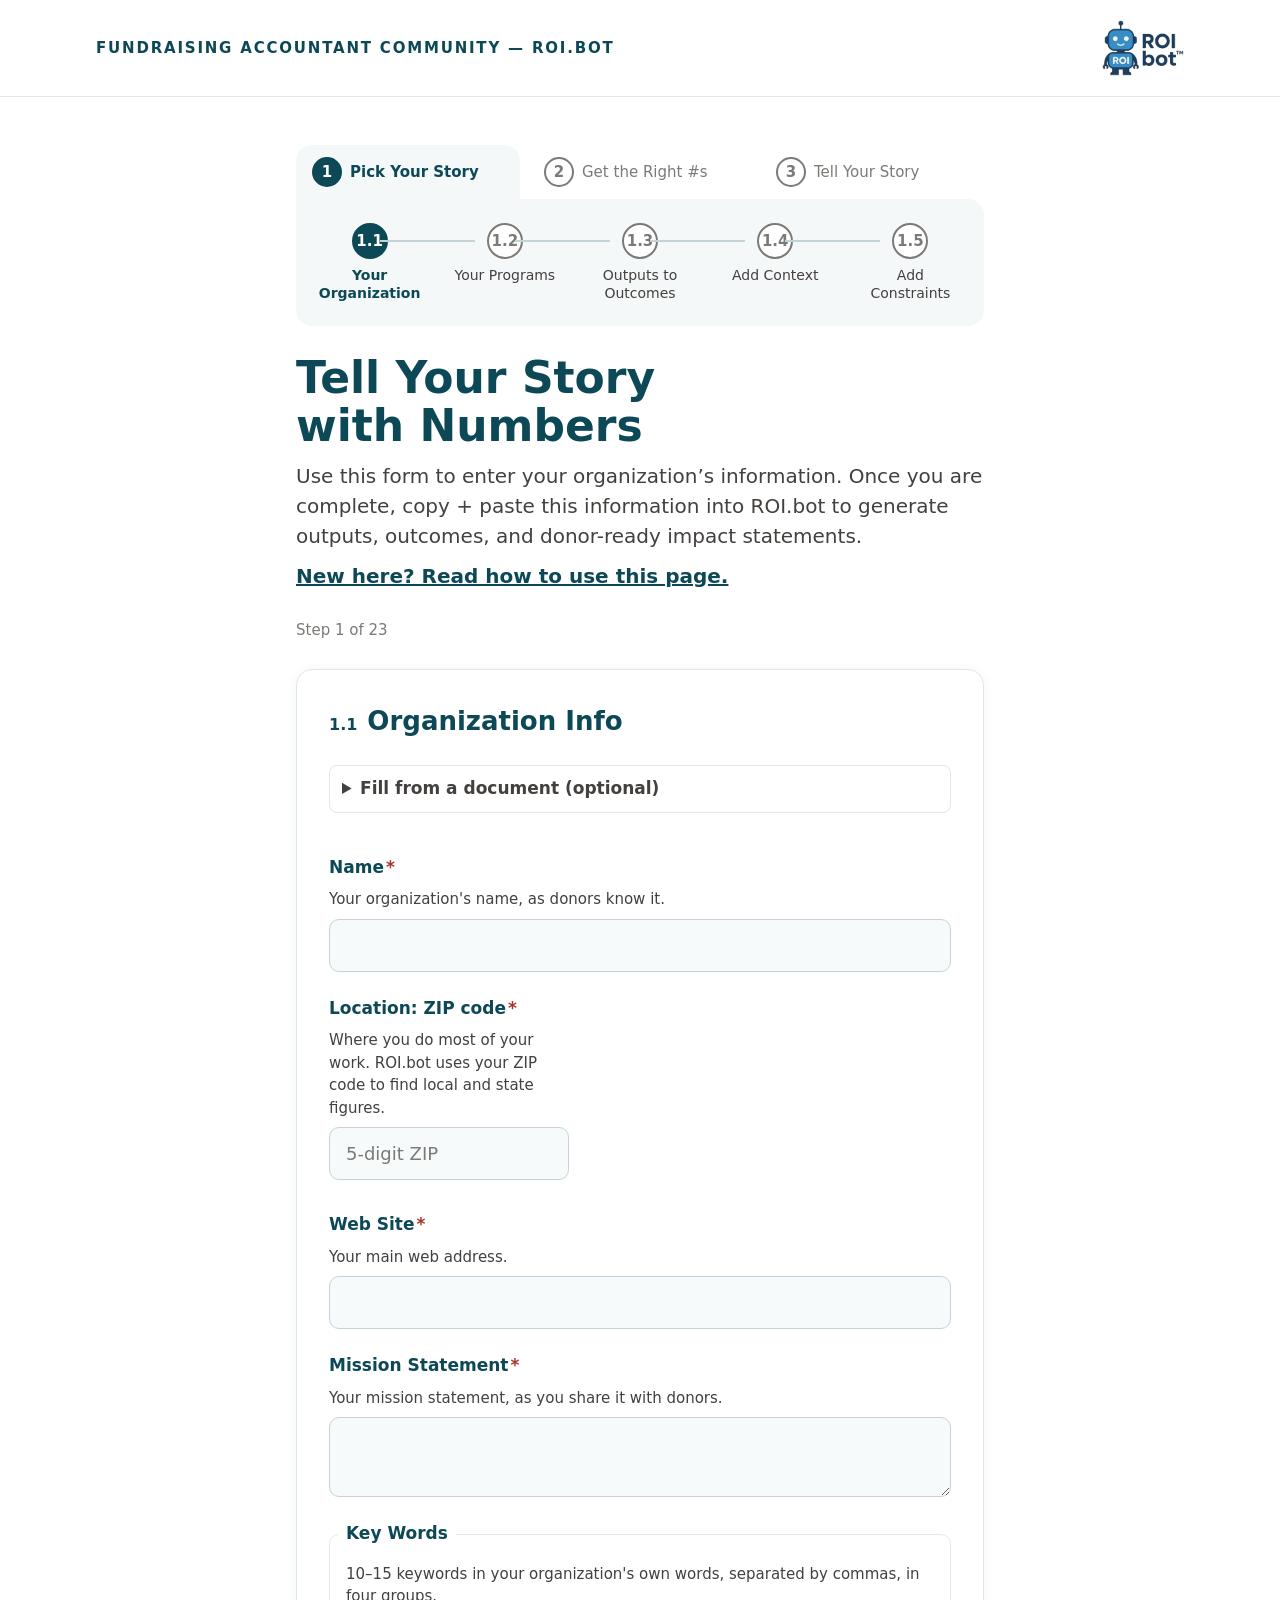
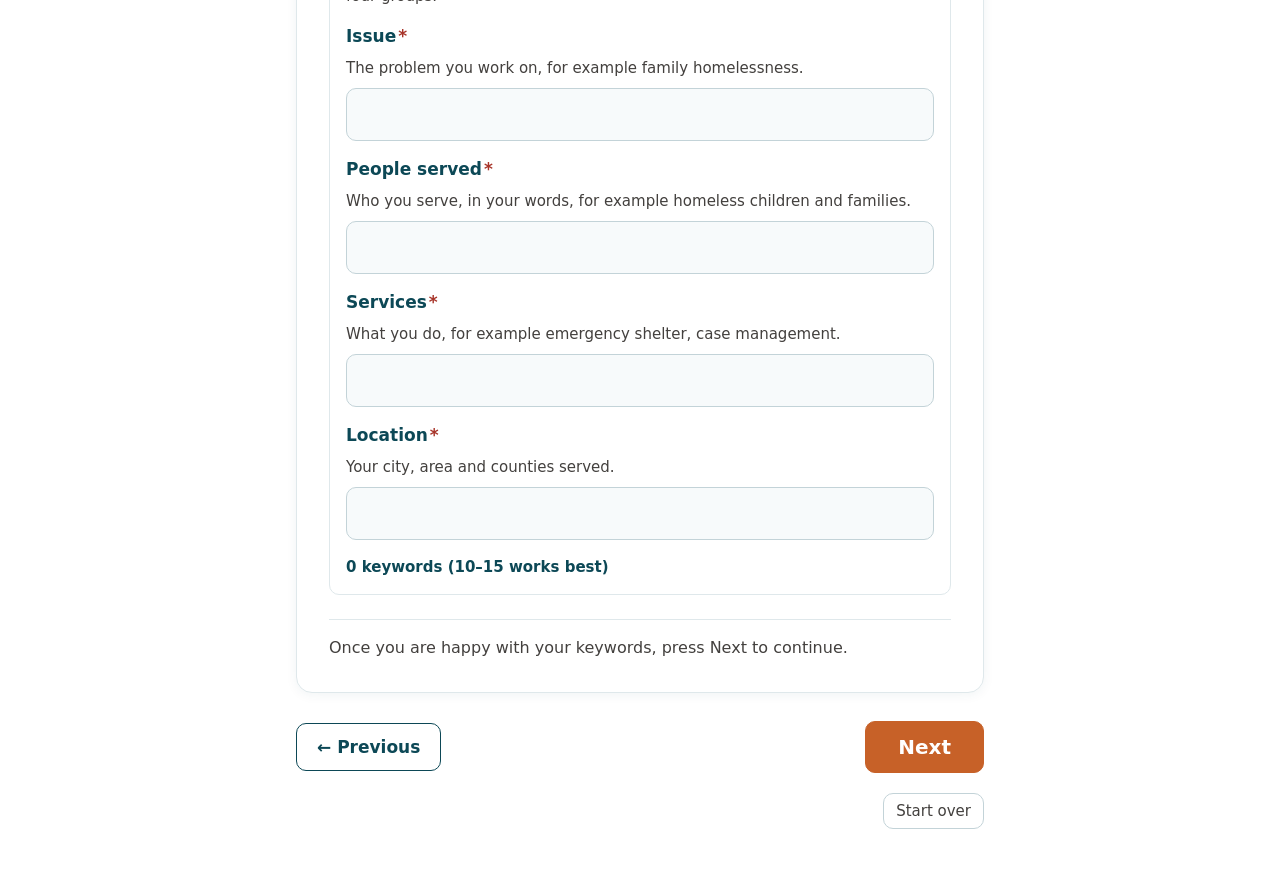
==== commit 302fe99d: "Add ROI.bot's logo top right on Screen 1, the builder and the how-to page FAC's logo file, trimmed o" ====
--- a/builder.html
+++ b/builder.html
@@ -11,7 +11,7 @@
 <div class="topbar">
   <div class="topbar-in">
     <p class="brand" id="brand"></p>
-    <!-- ROI.bot's logo goes here once FAC sends the file. -->
+    <img class="logo" src="images/roi-bot-logo.png" width="245" height="168" alt="ROI.bot">
   </div>
 </div>
 
--- a/styles.css
+++ b/styles.css
@@ -33,7 +33,7 @@
 * { box-sizing: border-box; }
 body { margin: 0; background: var(--page); color: var(--ink); font-family: var(--body); font-size: 17px; line-height: 1.5; }
 
-/* The bar across the top: FAC's name, and ROI.bot's logo once FAC sends it. */
+/* The bar across the top: FAC's name, and ROI.bot's logo (top right). */
 .topbar { border-bottom: 1px solid var(--line); }
 .topbar-in { max-width: 1120px; margin: 0 auto; padding: 20px max(16px, env(safe-area-inset-left, 0px)); display: flex; align-items: center; justify-content: space-between; gap: 16px; flex-wrap: wrap; min-height: 56px; }
 .brand { margin: 0; font-size: 15px; font-weight: 700; letter-spacing: .12em; color: var(--heading); }
@@ -239,3 +239,16 @@
 .next-line { margin: 0; text-align: center; font-size: 16px; }
 /* "Once you are happy with your …, press Next to continue." above the buttons. */
 .happy-line { margin: 0; padding-top: 16px; border-top: 1px solid var(--line); font-size: 16px; }
+
+/* Key Words in four groups: each group's keywords as chips, and the total. */
+.kw-group { border: 1px solid var(--line); border-radius: 10px; padding: 16px; margin: 0; display: grid; gap: 16px; min-width: 0; }
+.kw-group legend { padding: 0 8px; margin-left: -8px; }
+.chips { display: flex; flex-wrap: wrap; gap: 8px; }
+.chips:empty { display: none; }
+.chip { background: var(--slip); border: 1px solid var(--line); border-radius: 999px; padding: 2px 12px; font-size: 15px; color: var(--heading); }
+.kw-count { font-weight: 700; color: var(--heading); }
+
+/* 1.3 Outputs to Outcomes: one row per program, outputs and outcomes side by side. */
+.oo-row { border: 1px solid var(--line); border-radius: 10px; padding: 16px; display: grid; gap: 12px; }
+.oo-cells { display: grid; grid-template-columns: repeat(auto-fit, minmax(220px, 1fr)); gap: 16px; align-items: start; }
+.oo-cells textarea:placeholder-shown { background: #eeeeec; }
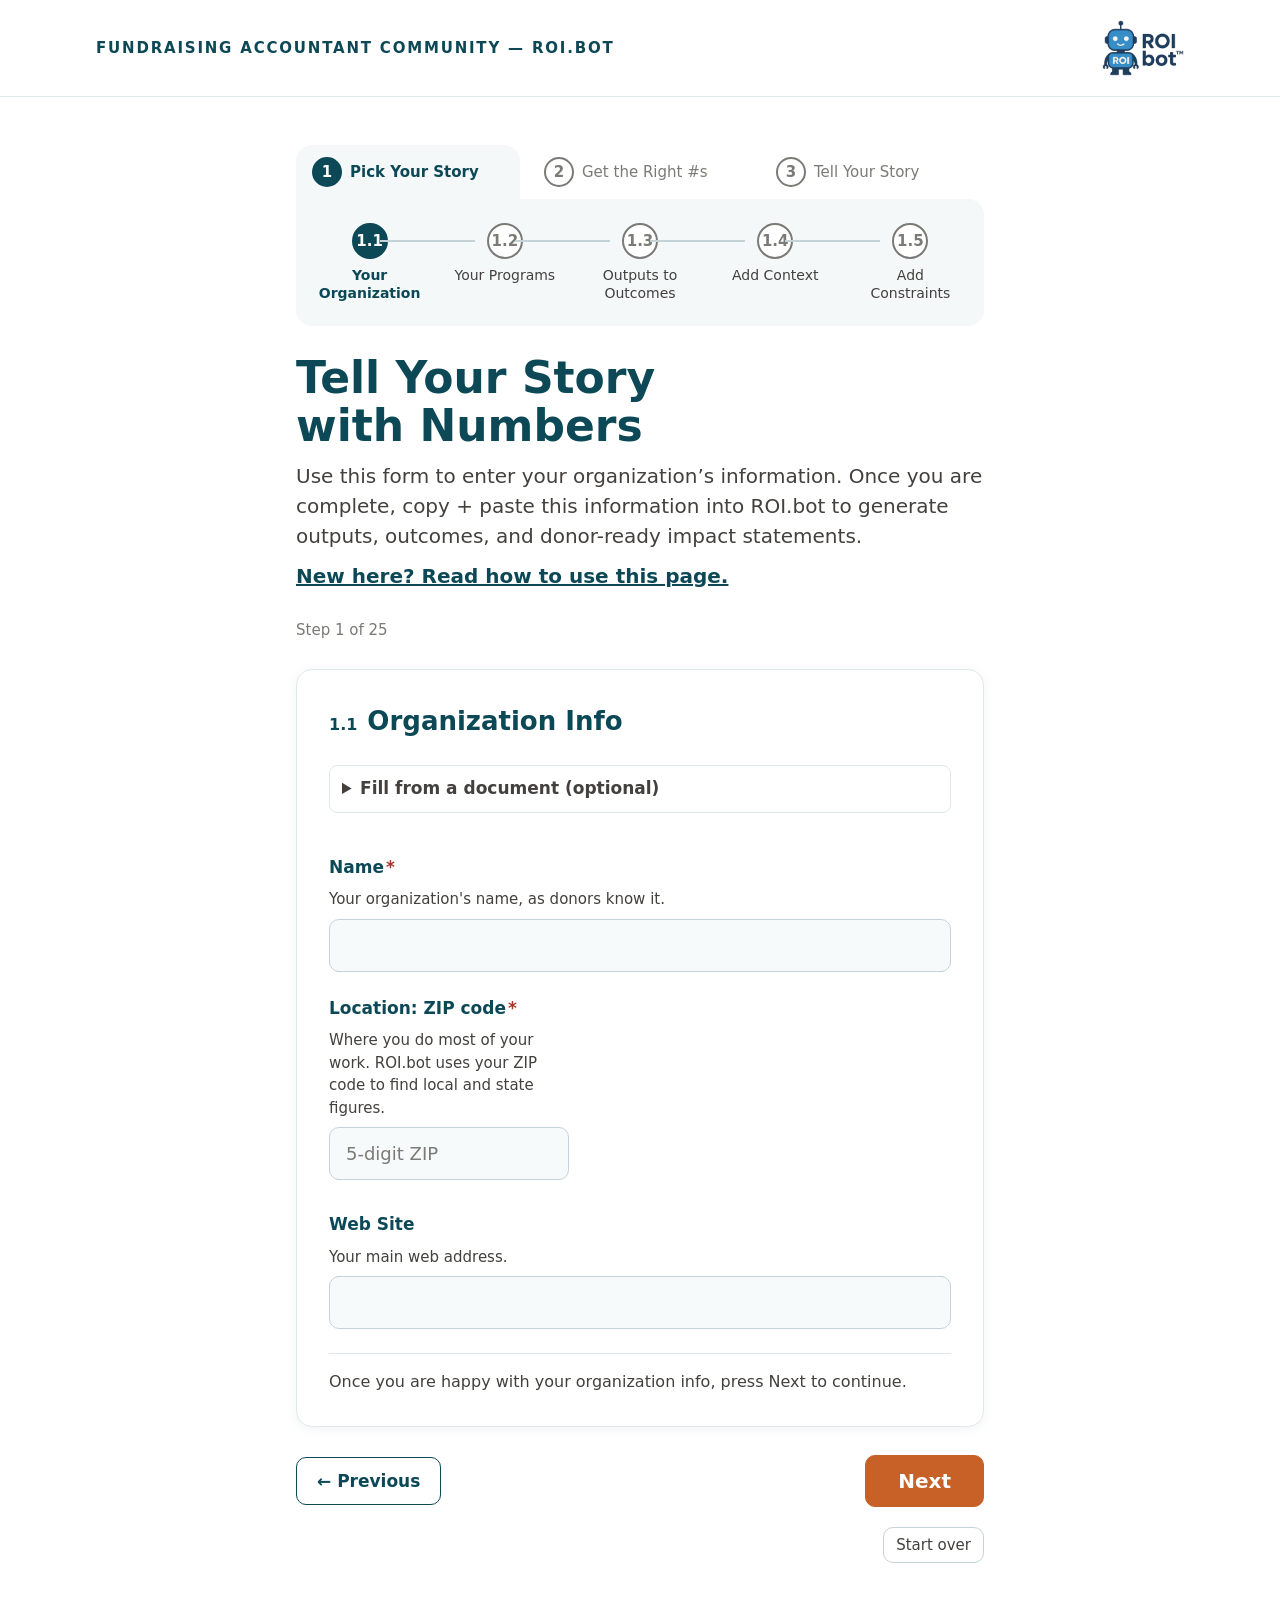
==== commit acfe3933: "Step 1.1 deliverable: the 1.1 prompt in the layout of Steve's Step 1.1 mockup, pasted back The 1.1 c" ====
--- a/builder.html
+++ b/builder.html
@@ -45,6 +45,7 @@
 <script src="js/zip-place.js"></script>
 <script src="js/export.js"></script>
 <script src="js/read-documents.js"></script>
+<script src="js/quick.js"></script>
 <script src="js/builder.js"></script>
 </body>
 </html>
--- a/styles.css
+++ b/styles.css
@@ -100,14 +100,14 @@
 label, .lbl { font-weight: 700; font-size: 17px; color: var(--heading); }
 .req { color: var(--danger); font-weight: 700; margin-left: 2px; }
 .opt { color: var(--soft); font-weight: 400; font-size: 15px; font-family: var(--body); }
-input[type=text], input[type=url], textarea {
+input[type=text], input[type=url], input[type=email], textarea {
   font: inherit; font-size: 18px; color: var(--ink); background: var(--paper); border: 1px solid var(--input-line); border-radius: 10px;
   padding: 12px 16px; width: 100%; min-width: 0;
 }
-input[type=text], input[type=url] { min-height: 52px; }
+input[type=text], input[type=url], input[type=email] { min-height: 52px; }
 ::placeholder { color: var(--soft); }
 textarea { min-height: 72px; resize: vertical; }
-input[type=text]:focus, input[type=url]:focus, textarea:focus { outline: none; border: 2px solid var(--turquoise); padding: 11px 15px; }
+input[type=text]:focus, input[type=url]:focus, input[type=email]:focus, textarea:focus { outline: none; border: 2px solid var(--turquoise); padding: 11px 15px; }
 input[type=checkbox]:focus-visible, input[type=radio]:focus-visible { outline: 2px solid var(--turquoise); outline-offset: 2px; }
 button:focus-visible, a:focus-visible, select:focus-visible { outline: 2px solid var(--turquoise); outline-offset: 2px; }
 
@@ -167,7 +167,7 @@
 a { color: var(--accent); font-weight: 600; }
 
 /* Review screen: the finished prompt and the "I reviewed this" lock. */
-#exportPreview { font-family: var(--mono); font-size: 12.5px; line-height: 1.6; white-space: pre-wrap; word-break: break-word; margin: 0; max-height: 60vh; overflow: auto; background: var(--paper); border: 1px solid var(--line); border-radius: 6px; padding: 14px; }
+#exportPreview, .preview { font-family: var(--mono); font-size: 12.5px; line-height: 1.6; white-space: pre-wrap; word-break: break-word; margin: 0; max-height: 60vh; overflow: auto; background: var(--paper); border: 1px solid var(--line); border-radius: 6px; padding: 14px; }
 .review-check { display: flex; gap: 8px; align-items: center; font-size: 15px; }
 .review-check input { accent-color: var(--accent); width: 18px; height: 18px; margin: 0; }
 #exportMsg { margin: 0; font-size: 14px; color: var(--muted); min-height: 1.5em; }
@@ -248,7 +248,36 @@
 .chip { background: var(--slip); border: 1px solid var(--line); border-radius: 999px; padding: 2px 12px; font-size: 15px; color: var(--heading); }
 .kw-count { font-weight: 700; color: var(--heading); }
 
+/* The 1.1 check, laid out like Steve's Step 1.1 mockup: the organization in a
+   teal box at the top right, a Field / Your answer table, the key words by group. */
+.org-card { justify-self: end; max-width: 520px; background: var(--heading); color: var(--accent-ink); font-size: 18px; padding: 16px 24px;
+  border-radius: 18px 18px 4px 18px; display: grid; gap: 2px; overflow-wrap: anywhere; }
+.org-card-name { font-weight: 700; }
+.chk-table-wrap { min-width: 0; }
+.chk-table { border-collapse: collapse; width: 100%; font-size: 16px; }
+.chk-table thead th { font-size: 15px; font-weight: 700; color: var(--heading); text-align: left; padding: 8px 8px 8px 0; border-bottom: 2px solid var(--heading); }
+.chk-table tbody th { font-weight: 700; color: var(--heading); text-align: left; width: 30%; }
+.chk-table tbody th, .chk-table td { padding: 14px 8px 14px 0; border-bottom: 1px solid var(--line); vertical-align: top; overflow-wrap: anywhere; }
+.chk-table .chk-edit { width: 1%; white-space: nowrap; text-align: right; padding-right: 0; }
+.chk-kw { display: grid; gap: 8px; }
+.chk-kw-title { display: flex; justify-content: space-between; align-items: baseline; gap: 12px; }
+.chk-kw-row { display: grid; grid-template-columns: 130px minmax(0, 1fr); gap: 8px; align-items: start; }
+.chk-kw-row .lbl { padding-top: 3px; }
+@media (max-width: 560px) {
+  .chk-kw-row { grid-template-columns: minmax(0, 1fr); gap: 4px; }
+  .chk-table { font-size: 15px; }
+  .org-card { font-size: 16px; padding: 12px 16px; }
+}
+
 /* 1.3 Outputs to Outcomes: one row per program, outputs and outcomes side by side. */
 .oo-row { border: 1px solid var(--line); border-radius: 10px; padding: 16px; display: grid; gap: 12px; }
 .oo-cells { display: grid; grid-template-columns: repeat(auto-fit, minmax(220px, 1fr)); gap: 16px; align-items: start; }
 .oo-cells textarea:placeholder-shown { background: #eeeeec; }
+
+/* quick.html: the five questions, then the prompt. A follow-up line shows only when it has words. */
+#quick .fu-q:empty { display: none; }
+#q-result { gap: 16px; }
+
+/* Step 1.1's deliverable on the 1.1 check: the 1.1 prompt, Copy, Open ROI.bot, and the paste-back box. */
+.step11 { border-top: 1px solid var(--line); padding-top: 24px; display: grid; gap: 16px; min-width: 0; }
+.step11 h3 { margin: 0; font-size: 20px; }
